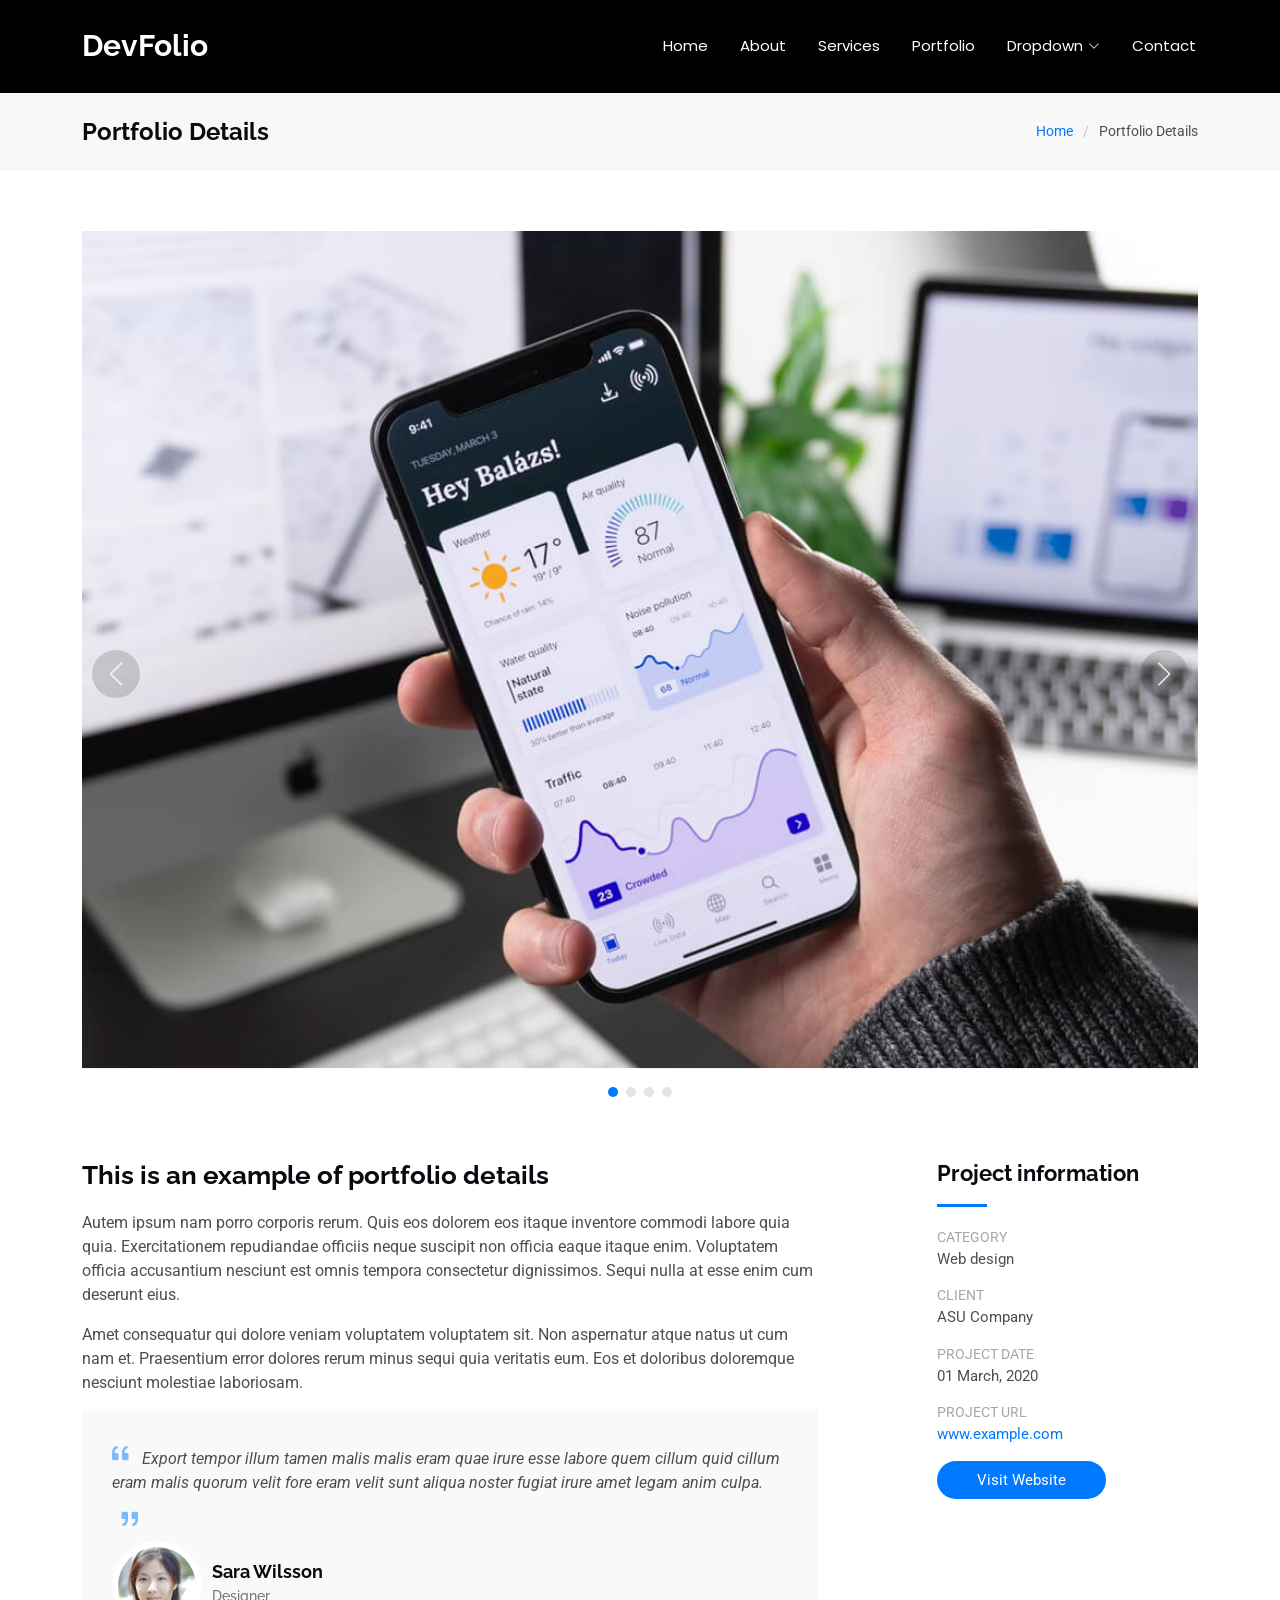
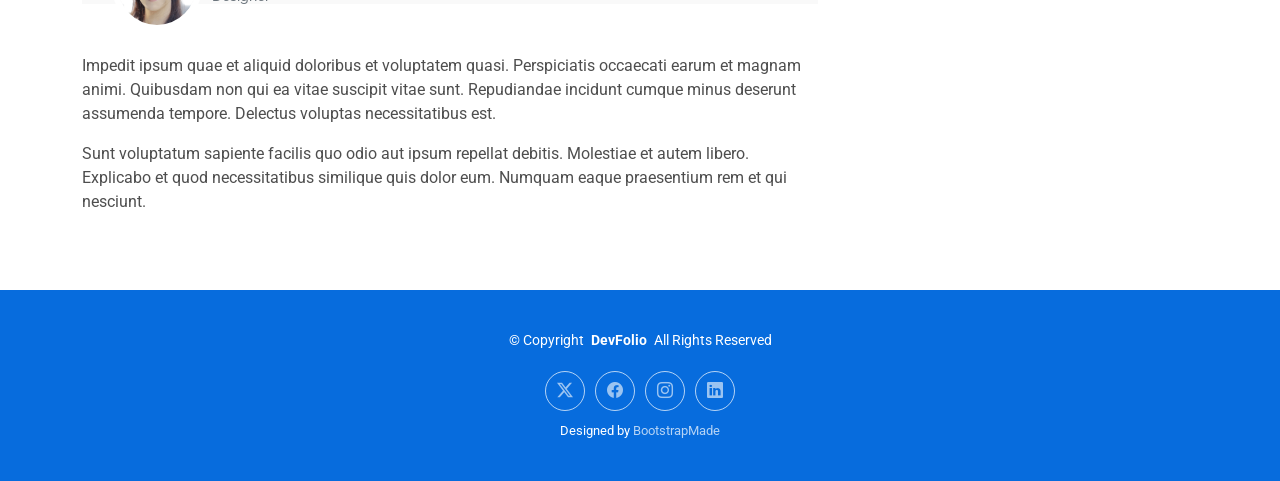
==== portfolio-details.html @ 2e37b738 "second commit" ====
<!DOCTYPE html>
<html lang="en">

<head>
  <meta charset="utf-8">
  <meta content="width=device-width, initial-scale=1.0" name="viewport">
  <title>Portfolio Details - DevFolio Bootstrap Template</title>
  <meta content="" name="description">
  <meta content="" name="keywords">

  <!-- Favicons -->
  <link href="assets/img/favicon.png" rel="icon">
  <link href="assets/img/apple-touch-icon.png" rel="apple-touch-icon">

  <!-- Fonts -->
  <link href="https://fonts.googleapis.com" rel="preconnect">
  <link href="https://fonts.gstatic.com" rel="preconnect" crossorigin>
  <link href="https://fonts.googleapis.com/css2?family=Roboto:ital,wght@0,100;0,300;0,400;0,500;0,700;0,900;1,100;1,300;1,400;1,500;1,700;1,900&family=Poppins:ital,wght@0,100;0,200;0,300;0,400;0,500;0,600;0,700;0,800;0,900;1,100;1,200;1,300;1,400;1,500;1,600;1,700;1,800;1,900&family=Raleway:ital,wght@0,100;0,200;0,300;0,400;0,500;0,600;0,700;0,800;0,900;1,100;1,200;1,300;1,400;1,500;1,600;1,700;1,800;1,900&display=swap" rel="stylesheet">

  <!-- Vendor CSS Files -->
  <link href="assets/vendor/bootstrap/css/bootstrap.min.css" rel="stylesheet">
  <link href="assets/vendor/bootstrap-icons/bootstrap-icons.css" rel="stylesheet">
  <link href="assets/vendor/aos/aos.css" rel="stylesheet">
  <link href="assets/vendor/glightbox/css/glightbox.min.css" rel="stylesheet">
  <link href="assets/vendor/swiper/swiper-bundle.min.css" rel="stylesheet">

  <!-- Main CSS File -->
  <link href="assets/css/main.css" rel="stylesheet">

  <!-- =======================================================
  * Template Name: DevFolio
  * Template URL: https://bootstrapmade.com/devfolio-bootstrap-portfolio-html-template/
  * Updated: Jun 06 2024 with Bootstrap v5.3.3
  * Author: BootstrapMade.com
  * License: https://bootstrapmade.com/license/
  ======================================================== -->
</head>

<body class="portfolio-details-page">

  <header id="header" class="header d-flex align-items-center sticky-top">
    <div class="container-fluid container-xl position-relative d-flex align-items-center justify-content-between">

      <a href="index.html" class="logo d-flex align-items-center">
        <!-- Uncomment the line below if you also wish to use an image logo -->
        <!-- <img src="assets/img/logo.png" alt=""> -->
        <h1 class="sitename">DevFolio</h1>
      </a>

      <nav id="navmenu" class="navmenu">
        <ul>
          <li><a href="#hero">Home<br></a></li>
          <li><a href="#about">About</a></li>
          <li><a href="#services">Services</a></li>
          <li><a href="#portfolio">Portfolio</a></li>
          <li class="dropdown"><a href="#"><span>Dropdown</span> <i class="bi bi-chevron-down toggle-dropdown"></i></a>
            <ul>
              <li><a href="#">Dropdown 1</a></li>
              <li class="dropdown"><a href="#"><span>Deep Dropdown</span> <i class="bi bi-chevron-down toggle-dropdown"></i></a>
                <ul>
                  <li><a href="#">Deep Dropdown 1</a></li>
                  <li><a href="#">Deep Dropdown 2</a></li>
                  <li><a href="#">Deep Dropdown 3</a></li>
                  <li><a href="#">Deep Dropdown 4</a></li>
                  <li><a href="#">Deep Dropdown 5</a></li>
                </ul>
              </li>
              <li><a href="#">Dropdown 2</a></li>
              <li><a href="#">Dropdown 3</a></li>
              <li><a href="#">Dropdown 4</a></li>
            </ul>
          </li>
          <li><a href="#contact">Contact</a></li>
        </ul>
        <i class="mobile-nav-toggle d-xl-none bi bi-list"></i>
      </nav>

    </div>
  </header>

  <main class="main">

    <!-- Page Title -->
    <div class="page-title" data-aos="fade">
      <div class="container d-lg-flex justify-content-between align-items-center">
        <h1 class="mb-2 mb-lg-0">Portfolio Details</h1>
        <nav class="breadcrumbs">
          <ol>
            <li><a href="index.html">Home</a></li>
            <li class="current">Portfolio Details</li>
          </ol>
        </nav>
      </div>
    </div><!-- End Page Title -->

    <!-- Portfolio Details Section -->
    <section id="portfolio-details" class="portfolio-details section">

      <div class="container" data-aos="fade-up">

        <div class="portfolio-details-slider swiper">
          <script type="application/json" class="swiper-config">
            {
              "loop": true,
              "speed": 600,
              "autoplay": {
                "delay": 5000
              },
              "slidesPerView": "auto",
              "navigation": {
                "nextEl": ".swiper-button-next",
                "prevEl": ".swiper-button-prev"
              },
              "pagination": {
                "el": ".swiper-pagination",
                "type": "bullets",
                "clickable": true
              }
            }
          </script>
          <div class="swiper-wrapper align-items-center">

            <div class="swiper-slide">
              <img src="assets/img/portfolio/app-1.jpg" alt="">
            </div>

            <div class="swiper-slide">
              <img src="assets/img/portfolio/product-1.jpg" alt="">
            </div>

            <div class="swiper-slide">
              <img src="assets/img/portfolio/branding-1.jpg" alt="">
            </div>

            <div class="swiper-slide">
              <img src="assets/img/portfolio/books-1.jpg" alt="">
            </div>

          </div>
          <div class="swiper-button-prev"></div>
          <div class="swiper-button-next"></div>
          <div class="swiper-pagination"></div>
        </div>

        <div class="row justify-content-between gy-4 mt-4">

          <div class="col-lg-8" data-aos="fade-up">
            <div class="portfolio-description">
              <h2>This is an example of portfolio details</h2>
              <p>
                Autem ipsum nam porro corporis rerum. Quis eos dolorem eos itaque inventore commodi labore quia quia. Exercitationem repudiandae officiis neque suscipit non officia eaque itaque enim. Voluptatem officia accusantium nesciunt est omnis tempora consectetur dignissimos. Sequi nulla at esse enim cum deserunt eius.
              </p>
              <p>
                Amet consequatur qui dolore veniam voluptatem voluptatem sit. Non aspernatur atque natus ut cum nam et. Praesentium error dolores rerum minus sequi quia veritatis eum. Eos et doloribus doloremque nesciunt molestiae laboriosam.
              </p>

              <div class="testimonial-item">
                <p>
                  <i class="bi bi-quote quote-icon-left"></i>
                  <span>Export tempor illum tamen malis malis eram quae irure esse labore quem cillum quid cillum eram malis quorum velit fore eram velit sunt aliqua noster fugiat irure amet legam anim culpa.</span>
                  <i class="bi bi-quote quote-icon-right"></i>
                </p>
                <div>
                  <img src="assets/img/testimonials/testimonials-2.jpg" class="testimonial-img" alt="">
                  <h3>Sara Wilsson</h3>
                  <h4>Designer</h4>
                </div>
              </div>

              <p>
                Impedit ipsum quae et aliquid doloribus et voluptatem quasi. Perspiciatis occaecati earum et magnam animi. Quibusdam non qui ea vitae suscipit vitae sunt. Repudiandae incidunt cumque minus deserunt assumenda tempore. Delectus voluptas necessitatibus est.
              </p>

              <p>
                Sunt voluptatum sapiente facilis quo odio aut ipsum repellat debitis. Molestiae et autem libero. Explicabo et quod necessitatibus similique quis dolor eum. Numquam eaque praesentium rem et qui nesciunt.
              </p>

            </div>
          </div>

          <div class="col-lg-3" data-aos="fade-up" data-aos-delay="100">
            <div class="portfolio-info">
              <h3>Project information</h3>
              <ul>
                <li><strong>Category</strong> Web design</li>
                <li><strong>Client</strong> ASU Company</li>
                <li><strong>Project date</strong> 01 March, 2020</li>
                <li><strong>Project URL</strong> <a href="#">www.example.com</a></li>
                <li><a href="#" class="btn-visit align-self-start">Visit Website</a></li>
              </ul>
            </div>
          </div>

        </div>

      </div>

    </section><!-- /Portfolio Details Section -->

  </main>

  <footer id="footer" class="footer">

    <div class="container">
      <div class="copyright text-center ">
        <p>© <span>Copyright</span> <strong class="px-1 sitename">DevFolio</strong> <span>All Rights Reserved</span></p>
      </div>
      <div class="social-links d-flex justify-content-center">
        <a href=""><i class="bi bi-twitter-x"></i></a>
        <a href=""><i class="bi bi-facebook"></i></a>
        <a href=""><i class="bi bi-instagram"></i></a>
        <a href=""><i class="bi bi-linkedin"></i></a>
      </div>
      <div class="credits">
        <!-- All the links in the footer should remain intact. -->
        <!-- You can delete the links only if you've purchased the pro version. -->
        <!-- Licensing information: https://bootstrapmade.com/license/ -->
        <!-- Purchase the pro version with working PHP/AJAX contact form: [buy-url] -->
        Designed by <a href="https://bootstrapmade.com/">BootstrapMade</a>
      </div>
    </div>

  </footer>

  <!-- Scroll Top -->
  <a href="#" id="scroll-top" class="scroll-top d-flex align-items-center justify-content-center"><i class="bi bi-arrow-up-short"></i></a>

  <!-- Preloader -->
  <div id="preloader"></div>

  <!-- Vendor JS Files -->
  <script src="assets/vendor/bootstrap/js/bootstrap.bundle.min.js"></script>
  <script src="assets/vendor/php-email-form/validate.js"></script>
  <script src="assets/vendor/aos/aos.js"></script>
  <script src="assets/vendor/typed.js/typed.umd.js"></script>
  <script src="assets/vendor/waypoints/noframework.waypoints.js"></script>
  <script src="assets/vendor/purecounter/purecounter_vanilla.js"></script>
  <script src="assets/vendor/glightbox/js/glightbox.min.js"></script>
  <script src="assets/vendor/imagesloaded/imagesloaded.pkgd.min.js"></script>
  <script src="assets/vendor/isotope-layout/isotope.pkgd.min.js"></script>
  <script src="assets/vendor/swiper/swiper-bundle.min.js"></script>

  <!-- Main JS File -->
  <script src="assets/js/main.js"></script>

</body>

</html>
---- assets/css/main.css ----
/**
* Template Name: DevFolio
* Template URL: https://bootstrapmade.com/devfolio-bootstrap-portfolio-html-template/
* Updated: Jun 06 2024 with Bootstrap v5.3.3
* Author: BootstrapMade.com
* License: https://bootstrapmade.com/license/
*/

/*--------------------------------------------------------------
# Font & Color Variables
# Help: https://bootstrapmade.com/color-system/
--------------------------------------------------------------*/
/* Fonts */
:root {
  --default-font: "Roboto",  system-ui, -apple-system, "Segoe UI", Roboto, "Helvetica Neue", Arial, "Noto Sans", "Liberation Sans", sans-serif, "Apple Color Emoji", "Segoe UI Emoji", "Segoe UI Symbol", "Noto Color Emoji";
  --heading-font: "Raleway",  sans-serif;
  --nav-font: "Poppins",  sans-serif;
}

/* Global Colors - The following color variables are used throughout the website. Updating them here will change the color scheme of the entire website */
:root { 
  --background-color: #ffffff; /* Background color for the entire website, including individual sections */
  --default-color: #4e4e4e; /* Default color used for the majority of the text content across the entire website */
  --heading-color: #0a090f; /* Color for headings, subheadings and title throughout the website */
  --accent-color: #0078ff; /* Accent color that represents your brand on the website. It's used for buttons, links, and other elements that need to stand out */
  --contrast-color: #ffffff; /* The contrast color is used for elements when the background color is one of the heading, accent, or default colors. Its purpose is to ensure proper contrast and readability when placed over these more dominant colors */
}

/* Nav Menu Colors - The following color variables are used specifically for the navigation menu. They are separate from the global colors to allow for more customization options */
:root {
  --nav-color: #ffffff;  /* The default color of the main navmenu links */
  --nav-hover-color: #ffffff; /* Applied to main navmenu links when they are hovered over or active */
  --nav-dropdown-background-color: #ffffff; /* Used as the background color for dropdown items that appear when hovering over primary navigation items */
  --nav-dropdown-color: #212529; /* Used for navigation links of the dropdown items in the navigation menu. */
  --nav-dropdown-hover-color: #0078ff; /* Similar to --nav-hover-color, this color is applied to dropdown navigation links when they are hovered over. */
}

/* Template Custom Colors */
:root {
  --alt-background-color: #076cdd;
}

/* Smooth scroll */
:root {
  scroll-behavior: smooth;
}

/*--------------------------------------------------------------
# General
--------------------------------------------------------------*/
body {
  color: var(--default-color);
  background-color: var(--background-color);
  font-family: var(--default-font);
}

a {
  color: var(--accent-color);
  text-decoration: none;
  transition: 0.3s;
}

a:hover {
  color: color-mix(in srgb, var(--accent-color), transparent 25%);
  text-decoration: none;
}

h1,
h2,
h3,
h4,
h5,
h6 {
  color: var(--heading-color);
  font-family: var(--heading-font);
}

/*--------------------------------------------------------------
# Global Header
--------------------------------------------------------------*/
.header {
  --background-color: #000000;
  --default-color: #ffffff;
  --heading-color: #ffffff;
  color: var(--default-color);
  background-color: var(--background-color);
  padding: 20px 0;
  transition: all 0.5s;
  z-index: 997;
}

.header .logo {
  line-height: 1;
}

.header .logo img {
  max-height: 32px;
  margin-right: 8px;
}

.header .logo h1 {
  font-size: 30px;
  margin: 0;
  font-weight: 700;
  color: var(--heading-color);
}

.scrolled .header {
  box-shadow: 0px 0 18px color-mix(in srgb, var(--default-color), transparent 85%);
}

/*--------------------------------------------------------------
# Navigation Menu
--------------------------------------------------------------*/
/* Desktop Navigation */
@media (min-width: 1200px) {
  .navmenu {
    padding: 0;
  }

  .navmenu ul {
    margin: 0;
    padding: 0;
    display: flex;
    list-style: none;
    align-items: center;
  }

  .navmenu li {
    position: relative;
  }

  .navmenu>ul>li {
    white-space: nowrap;
    padding: 15px 14px;
  }

  .navmenu>ul>li:last-child {
    padding-right: 0;
  }

  .navmenu a,
  .navmenu a:focus {
    color: var(--nav-color);
    font-size: 15px;
    padding: 0 2px;
    font-family: var(--nav-font);
    font-weight: 400;
    display: flex;
    align-items: center;
    justify-content: space-between;
    white-space: nowrap;
    transition: 0.3s;
    position: relative;
  }

  .navmenu a i,
  .navmenu a:focus i {
    font-size: 12px;
    line-height: 0;
    margin-left: 5px;
    transition: 0.3s;
  }

  .navmenu>ul>li>a:before {
    content: "";
    position: absolute;
    width: 100%;
    height: 2px;
    bottom: -6px;
    left: 0;
    background-color: var(--nav-hover-color);
    visibility: hidden;
    width: 0px;
    transition: all 0.3s ease-in-out 0s;
  }

  .navmenu a:hover:before,
  .navmenu li:hover>a:before,
  .navmenu .active:before {
    visibility: visible;
    width: 100%;
  }

  .navmenu li:hover>a,
  .navmenu .active,
  .navmenu .active:focus {
    color: var(--nav-hover-color);
  }

  .navmenu .dropdown ul {
    margin: 0;
    padding: 10px 0;
    background: var(--nav-dropdown-background-color);
    display: block;
    position: absolute;
    visibility: hidden;
    left: 14px;
    top: 130%;
    opacity: 0;
    transition: 0.3s;
    border-radius: 4px;
    z-index: 99;
    box-shadow: 0px 0px 30px color-mix(in srgb, var(--default-color), transparent 85%);
  }

  .navmenu .dropdown ul li {
    min-width: 200px;
  }

  .navmenu .dropdown ul a {
    padding: 10px 20px;
    font-size: 15px;
    text-transform: none;
    color: var(--nav-dropdown-color);
  }

  .navmenu .dropdown ul a i {
    font-size: 12px;
  }

  .navmenu .dropdown ul a:hover,
  .navmenu .dropdown ul .active:hover,
  .navmenu .dropdown ul li:hover>a {
    color: var(--nav-dropdown-hover-color);
  }

  .navmenu .dropdown:hover>ul {
    opacity: 1;
    top: 100%;
    visibility: visible;
  }

  .navmenu .dropdown .dropdown ul {
    top: 0;
    left: -90%;
    visibility: hidden;
  }

  .navmenu .dropdown .dropdown:hover>ul {
    opacity: 1;
    top: 0;
    left: -100%;
    visibility: visible;
  }
}

/* Mobile Navigation */
@media (max-width: 1199px) {
  .mobile-nav-toggle {
    color: var(--nav-color);
    font-size: 28px;
    line-height: 0;
    margin-right: 10px;
    cursor: pointer;
    transition: color 0.3s;
  }

  .navmenu {
    padding: 0;
    z-index: 9997;
  }

  .navmenu ul {
    display: none;
    position: absolute;
    inset: 60px 20px 20px 20px;
    padding: 10px 0;
    margin: 0;
    border-radius: 6px;
    background-color: var(--nav-dropdown-background-color);
    border: 1px solid color-mix(in srgb, var(--default-color), transparent 90%);
    box-shadow: none;
    overflow-y: auto;
    transition: 0.3s;
    z-index: 9998;
  }

  .navmenu a,
  .navmenu a:focus {
    color: var(--nav-dropdown-color);
    padding: 10px 20px;
    font-family: var(--nav-font);
    font-size: 17px;
    font-weight: 500;
    display: flex;
    align-items: center;
    justify-content: space-between;
    white-space: nowrap;
    transition: 0.3s;
  }

  .navmenu a i,
  .navmenu a:focus i {
    font-size: 12px;
    line-height: 0;
    margin-left: 5px;
    width: 30px;
    height: 30px;
    display: flex;
    align-items: center;
    justify-content: center;
    border-radius: 50%;
    transition: 0.3s;
    background-color: color-mix(in srgb, var(--accent-color), transparent 90%);
  }

  .navmenu a i:hover,
  .navmenu a:focus i:hover {
    background-color: var(--accent-color);
    color: var(--contrast-color);
  }

  .navmenu a:hover,
  .navmenu .active,
  .navmenu .active:focus {
    color: var(--nav-dropdown-hover-color);
  }

  .navmenu .active i,
  .navmenu .active:focus i {
    background-color: var(--accent-color);
    color: var(--contrast-color);
    transform: rotate(180deg);
  }

  .navmenu .dropdown ul {
    position: static;
    display: none;
    z-index: 99;
    padding: 10px 0;
    margin: 10px 20px;
    background-color: var(--nav-dropdown-background-color);
    transition: all 0.5s ease-in-out;
  }

  .navmenu .dropdown ul ul {
    background-color: rgba(33, 37, 41, 0.1);
  }

  .navmenu .dropdown>.dropdown-active {
    display: block;
    background-color: rgba(33, 37, 41, 0.03);
  }

  .mobile-nav-active {
    overflow: hidden;
  }

  .mobile-nav-active .mobile-nav-toggle {
    color: #fff;
    position: absolute;
    font-size: 32px;
    top: 15px;
    right: 15px;
    margin-right: 0;
    z-index: 9999;
  }

  .mobile-nav-active .navmenu {
    position: fixed;
    overflow: hidden;
    inset: 0;
    background: rgba(33, 37, 41, 0.8);
    transition: 0.3s;
  }

  .mobile-nav-active .navmenu>ul {
    display: block;
  }
}

/*--------------------------------------------------------------
# Global Footer
--------------------------------------------------------------*/
.footer {
  --background-color: var(--alt-background-color);
  --default-color: #fff;
  color: var(--default-color);
  background-color: var(--background-color);
  font-size: 14px;
  padding: 40px 0;
  position: relative;
}

.footer .copyright p {
  margin-bottom: 0;
}

.footer .social-links {
  margin-top: 20px;
}

.footer .social-links a {
  display: flex;
  align-items: center;
  justify-content: center;
  width: 40px;
  height: 40px;
  border-radius: 50%;
  border: 1px solid color-mix(in srgb, var(--default-color), transparent 30%);
  font-size: 16px;
  color: color-mix(in srgb, var(--default-color), transparent 40%);
  margin: 0 5px;
  transition: 0.3s;
}

.footer .social-links a:hover {
  color: var(--default-color);
  border-color: var(--default-color);
}

.footer .credits {
  margin-top: 10px;
  font-size: 13px;
  text-align: center;
}

.footer .credits a {
  color: color-mix(in srgb, var(--default-color), transparent 30%);
}

/*--------------------------------------------------------------
# Preloader
--------------------------------------------------------------*/
#preloader {
  position: fixed;
  inset: 0;
  z-index: 999999;
  overflow: hidden;
  background: var(--background-color);
  transition: all 0.6s ease-out;
}

#preloader:before {
  content: "";
  position: fixed;
  top: calc(50% - 30px);
  left: calc(50% - 30px);
  border: 6px solid #ffffff;
  border-color: var(--accent-color) transparent var(--accent-color) transparent;
  border-radius: 50%;
  width: 60px;
  height: 60px;
  animation: animate-preloader 1.5s linear infinite;
}

@keyframes animate-preloader {
  0% {
    transform: rotate(0deg);
  }

  100% {
    transform: rotate(360deg);
  }
}

/*--------------------------------------------------------------
# Scroll Top Button
--------------------------------------------------------------*/
.scroll-top {
  position: fixed;
  visibility: hidden;
  opacity: 0;
  right: 15px;
  bottom: -15px;
  z-index: 99999;
  background-color: var(--accent-color);
  width: 44px;
  height: 44px;
  border-radius: 50px;
  transition: all 0.4s;
}

.scroll-top i {
  font-size: 24px;
  color: var(--contrast-color);
  line-height: 0;
}

.scroll-top:hover {
  background-color: color-mix(in srgb, var(--accent-color), transparent 20%);
  color: var(--contrast-color);
}

.scroll-top.active {
  visibility: visible;
  opacity: 1;
  bottom: 15px;
}

/*--------------------------------------------------------------
# Disable aos animation delay on mobile devices
--------------------------------------------------------------*/
@media screen and (max-width: 768px) {
  [data-aos-delay] {
    transition-delay: 0 !important;
  }
}

/*--------------------------------------------------------------
# Global Page Titles & Breadcrumbs
--------------------------------------------------------------*/
.page-title {
  --background-color: color-mix(in srgb, var(--default-color), transparent 96%);
  color: var(--default-color);
  background-color: var(--background-color);
  padding: 25px 0;
  position: relative;
}

.page-title h1 {
  font-size: 24px;
  font-weight: 700;
}

.page-title .breadcrumbs ol {
  display: flex;
  flex-wrap: wrap;
  list-style: none;
  padding: 0;
  margin: 0;
  font-size: 14px;
  font-weight: 400;
}

.page-title .breadcrumbs ol li+li {
  padding-left: 10px;
}

.page-title .breadcrumbs ol li+li::before {
  content: "/";
  display: inline-block;
  padding-right: 10px;
  color: color-mix(in srgb, var(--default-color), transparent 70%);
}

/*--------------------------------------------------------------
# Global Sections
--------------------------------------------------------------*/
section,
.section {
  color: var(--default-color);
  background-color: var(--background-color);
  padding: 60px 0;
  scroll-margin-top: 92px;
  overflow: clip;
}

@media (max-width: 1199px) {

  section,
  .section {
    scroll-margin-top: 76px;
  }
}

/*--------------------------------------------------------------
# Global Section Titles
--------------------------------------------------------------*/
.section-title {
  text-align: center;
  padding-bottom: 60px;
  position: relative;
}

.section-title h2 {
  font-size: 32px;
  font-weight: 700;
  margin-bottom: 20px;
  padding-bottom: 20px;
  position: relative;
}

.section-title h2:after {
  content: "";
  position: absolute;
  display: block;
  width: 50px;
  height: 3px;
  background: var(--accent-color);
  left: 0;
  right: 0;
  bottom: 0;
  margin: auto;
}

.section-title p {
  margin-bottom: 0;
}

/*--------------------------------------------------------------
# Hero Section
--------------------------------------------------------------*/
.hero {
  --background-color: #000000;
  --default-color: #ffffff;
  --heading-color: #ffffff;
  width: 100%;
  min-height: calc(100vh - 92px);
  position: relative;
  padding: 60px 0;
  display: flex;
  align-items: center;
  justify-content: center;
}

.hero img {
  position: absolute;
  inset: 0;
  display: block;
  width: 100%;
  height: 100%;
  object-fit: cover;
  z-index: 1;
}

.hero:before {
  content: "";
  background: color-mix(in srgb, var(--background-color), transparent 30%);
  position: absolute;
  inset: 0;
  z-index: 2;
}

.hero .container {
  position: relative;
  z-index: 3;
}

.hero h2 {
  margin: 0;
  font-size: 64px;
  font-weight: 700;
}

.hero p {
  margin: 5px 0 0 0;
  font-size: 36px;
  font-weight: 600;
}

.hero p span {
  letter-spacing: 1px;
}

@media (max-width: 768px) {
  .hero h2 {
    font-size: 32px;
  }

  .hero p {
    font-size: 20px;
  }
}

/*--------------------------------------------------------------
# About Section
--------------------------------------------------------------*/
.about .container {
  box-shadow: 0px 2px 15px rgba(0, 0, 0, 0.1);
  padding: 30px;
}

.about .skills-content h5 {
  font-size: 18px;
  font-weight: 700;
  margin: 30px 0 15px 0;
}

.about .progress {
  height: 36px;
  display: block;
  background: none;
  border-radius: 0;
  margin-top: 15px;
}

.about .progress .skill {
  color: var(--default-color);
  padding: 0;
  margin: 0 0 6px 0;
  text-transform: uppercase;
  display: block;
  font-weight: 600;
  font-family: var(--heading-font);
}

.about .progress .skill .val {
  float: right;
  font-style: normal;
}

.about .progress-bar-wrap {
  background: color-mix(in srgb, var(--default-color), transparent 90%);
  height: 10px;
}

.about .progress-bar {
  width: 1px;
  height: 10px;
  transition: 0.9s;
  background-color: var(--accent-color);
}

.about .about-me h4 {
  font-size: 28px;
  position: relative;
  padding-bottom: 10px;
  margin-bottom: 30px;
  font-weight: 700;
}

.about .about-me h4:after {
  content: "";
  position: absolute;
  display: block;
  width: 64px;
  height: 3px;
  background: var(--accent-color);
  left: 0;
  bottom: 0;
  margin: auto;
}

.about .about-me p {
  font-size: 18px;
}

/*--------------------------------------------------------------
# Resume Section
--------------------------------------------------------------*/
.resume .resume-title {
  color: var(--heading-color);
  font-size: 26px;
  font-weight: 700;
  margin-top: 20px;
  margin-bottom: 20px;
}

.resume .resume-item {
  padding: 0 0 20px 20px;
  margin-top: -2px;
  border-left: 2px solid var(--accent-color);
  position: relative;
}

.resume .resume-item h4 {
  line-height: 18px;
  font-size: 18px;
  font-weight: 600;
  text-transform: uppercase;
  color: color-mix(in srgb, var(--default-color), transparent 20%);
  margin-bottom: 10px;
}

.resume .resume-item h5 {
  font-size: 16px;
  padding: 5px 15px;
  display: inline-block;
  font-weight: 600;
  margin-bottom: 10px;
}

.resume .resume-item ul {
  padding-left: 20px;
}

.resume .resume-item ul li {
  padding-bottom: 10px;
}

.resume .resume-item:last-child {
  padding-bottom: 0;
}

.resume .resume-item::before {
  content: "";
  position: absolute;
  width: 16px;
  height: 16px;
  border-radius: 50px;
  left: -9px;
  top: 0;
  background: var(--background-color);
  border: 2px solid var(--accent-color);
}

/*--------------------------------------------------------------
# Services Section
--------------------------------------------------------------*/
.services .service-item {
  box-shadow: 0px 5px 90px 0px color-mix(in srgb, var(--default-color), transparent 90%);
  padding: 60px 30px;
  transition: all ease-in-out 0.3s;
  border-radius: 18px;
  border-bottom: 5px solid var(--background-color);
  height: 100%;
}

.services .service-item .icon {
  color: var(--contrast-color);
  background: var(--accent-color);
  margin: 0;
  width: 64px;
  height: 64px;
  border-radius: 50px;
  display: flex;
  align-items: center;
  justify-content: center;
  margin-bottom: 20px;
  font-size: 28px;
  transition: ease-in-out 0.3s;
}

.services .service-item h3 {
  font-weight: 700;
  margin: 10px 0 15px 0;
  font-size: 22px;
  transition: ease-in-out 0.3s;
}

.services .service-item p {
  line-height: 24px;
  font-size: 14px;
  margin-bottom: 0;
}

@media (min-width: 1365px) {
  .services .service-item:hover {
    transform: translateY(-10px);
    border-color: var(--accent-color);
  }

  .services .service-item:hover h3 {
    color: var(--accent-color);
  }
}

/*--------------------------------------------------------------
# Stats Section
--------------------------------------------------------------*/
.stats {
  --default-color: #ffffff;
  --background-color: var(--alt-background-color);
  position: relative;
  padding: 120px 0;
}

.stats img {
  position: absolute;
  inset: 0;
  display: block;
  width: 100%;
  height: 100%;
  object-fit: cover;
  z-index: 1;
}

.stats:before {
  content: "";
  background: color-mix(in srgb, var(--background-color), transparent 40%);
  position: absolute;
  inset: 0;
  z-index: 2;
}

.stats .container {
  position: relative;
  z-index: 3;
}

.stats .stats-item {
  padding: 30px;
  width: 100%;
}

.stats .stats-item span {
  font-size: 48px;
  display: block;
  color: var(--default-color);
  font-weight: 700;
}

.stats .stats-item p {
  padding: 0;
  margin: 0;
  font-family: var(--heading-font);
  font-size: 16px;
  font-weight: 700;
  color: color-mix(in srgb, var(--default-color), transparent 40%);
}

/*--------------------------------------------------------------
# Portfolio Section
--------------------------------------------------------------*/
.portfolio .portfolio-filters {
  padding: 0;
  margin: 0 auto 20px auto;
  list-style: none;
  text-align: center;
}

.portfolio .portfolio-filters li {
  cursor: pointer;
  display: inline-block;
  padding: 0;
  font-size: 16px;
  font-weight: 600;
  margin: 0 10px;
  line-height: 1;
  text-transform: uppercase;
  margin-bottom: 5px;
  transition: all 0.3s ease-in-out;
}

.portfolio .portfolio-filters li:hover,
.portfolio .portfolio-filters li.filter-active {
  color: var(--accent-color);
}

.portfolio .portfolio-filters li:first-child {
  margin-left: 0;
}

.portfolio .portfolio-filters li:last-child {
  margin-right: 0;
}

@media (max-width: 575px) {
  .portfolio .portfolio-filters li {
    font-size: 14px;
    margin: 0 5px;
  }
}

.portfolio .portfolio-item {
  position: relative;
}

.portfolio .portfolio-item .portfolio-info {
  opacity: 0;
  position: absolute;
  left: 30px;
  right: 30px;
  bottom: 0;
  z-index: 3;
  transition: all ease-in-out 0.3s;
  background: color-mix(in srgb, var(--background-color), transparent 10%);
  padding: 15px;
}

.portfolio .portfolio-item .portfolio-info h4 {
  font-size: 18px;
  font-weight: 600;
  padding-right: 50px;
}

.portfolio .portfolio-item .portfolio-info p {
  color: color-mix(in srgb, var(--default-color), transparent 30%);
  font-size: 14px;
  margin-bottom: 0;
  padding-right: 50px;
}

.portfolio .portfolio-item .portfolio-info .preview-link,
.portfolio .portfolio-item .portfolio-info .details-link {
  position: absolute;
  right: 50px;
  font-size: 24px;
  top: calc(50% - 14px);
  color: color-mix(in srgb, var(--default-color), transparent 30%);
  transition: 0.3s;
  line-height: 0;
}

.portfolio .portfolio-item .portfolio-info .preview-link:hover,
.portfolio .portfolio-item .portfolio-info .details-link:hover {
  color: var(--accent-color);
}

.portfolio .portfolio-item .portfolio-info .details-link {
  right: 14px;
  font-size: 28px;
}

.portfolio .portfolio-item:hover .portfolio-info {
  opacity: 1;
  bottom: 20px;
}

/*--------------------------------------------------------------
# Pricing Section
--------------------------------------------------------------*/
.pricing .pricing-item {
  border-bottom: 1px dashed color-mix(in srgb, var(--default-color), transparent 60%);
  width: 100%;
  height: 100%;
  padding: 0 0 15px 0;
}

.pricing .pricing-item h3 {
  margin: 0;
  font-size: 18px;
  font-weight: 500;
}

.pricing .pricing-item h4 {
  margin: 0;
  font-size: 16px;
}

/*--------------------------------------------------------------
# Faq Section
--------------------------------------------------------------*/
.faq .content h3 {
  font-weight: 400;
  font-size: 34px;
}

.faq .content p {
  font-size: 15px;
  color: color-mix(in srgb, var(--default-color), transparent 30%);
}

.faq .faq-container .faq-item {
  position: relative;
  padding: 20px;
  margin-bottom: 20px;
  box-shadow: 0px 5px 25px 0px color-mix(in srgb, var(--default-color), transparent 90%);
  overflow: hidden;
}

.faq .faq-container .faq-item:last-child {
  margin-bottom: 0;
}

.faq .faq-container .faq-item h3 {
  font-weight: 600;
  font-size: 18px;
  line-height: 24px;
  margin: 0 30px 0 0;
  transition: 0.3s;
  cursor: pointer;
  display: flex;
  align-items: flex-start;
}

.faq .faq-container .faq-item h3 .num {
  color: var(--accent-color);
  padding-right: 5px;
}

.faq .faq-container .faq-item h3:hover {
  color: var(--accent-color);
}

.faq .faq-container .faq-item .faq-content {
  display: grid;
  grid-template-rows: 0fr;
  transition: 0.3s ease-in-out;
  visibility: hidden;
  opacity: 0;
}

.faq .faq-container .faq-item .faq-content p {
  margin-bottom: 0;
  overflow: hidden;
}

.faq .faq-container .faq-item .faq-toggle {
  position: absolute;
  top: 20px;
  right: 20px;
  font-size: 16px;
  line-height: 0;
  transition: 0.3s;
  cursor: pointer;
}

.faq .faq-container .faq-item .faq-toggle:hover {
  color: var(--accent-color);
}

.faq .faq-container .faq-active h3 {
  color: var(--accent-color);
}

.faq .faq-container .faq-active .faq-content {
  grid-template-rows: 1fr;
  visibility: visible;
  opacity: 1;
  padding-top: 10px;
}

.faq .faq-container .faq-active .faq-toggle {
  transform: rotate(90deg);
  color: var(--accent-color);
}

/*--------------------------------------------------------------
# Testimonials Section
--------------------------------------------------------------*/
.testimonials {
  --default-color: #ffffff;
  --background-color: var(--alt-background-color);
  --heading-color: #ffffff;
  padding: 80px 0;
  position: relative;
}

.testimonials:before {
  content: "";
  background: color-mix(in srgb, var(--background-color), transparent 30%);
  position: absolute;
  inset: 0;
  z-index: 2;
}

.testimonials .testimonials-bg {
  position: absolute;
  inset: 0;
  display: block;
  width: 100%;
  height: 100%;
  object-fit: cover;
  z-index: 1;
}

.testimonials .container {
  position: relative;
  z-index: 3;
}

.testimonials .testimonials-carousel,
.testimonials .testimonials-slider {
  overflow: hidden;
}

.testimonials .testimonial-item {
  text-align: center;
}

.testimonials .testimonial-item .testimonial-img {
  width: 100px;
  border-radius: 50%;
  border: 6px solid color-mix(in srgb, var(--default-color), transparent 85%);
  margin: 0 auto;
}

.testimonials .testimonial-item h3 {
  font-size: 20px;
  font-weight: bold;
  margin: 10px 0 5px 0;
}

.testimonials .testimonial-item h4 {
  font-size: 14px;
  margin: 0 0 15px 0;
  color: color-mix(in srgb, var(--default-color), transparent 40%);
}

.testimonials .testimonial-item .stars {
  margin-bottom: 15px;
}

.testimonials .testimonial-item .stars i {
  color: #ffc107;
  margin: 0 1px;
}

.testimonials .testimonial-item .quote-icon-left,
.testimonials .testimonial-item .quote-icon-right {
  color: color-mix(in srgb, var(--default-color), transparent 40%);
  font-size: 26px;
  line-height: 0;
}

.testimonials .testimonial-item .quote-icon-left {
  display: inline-block;
  left: -5px;
  position: relative;
}

.testimonials .testimonial-item .quote-icon-right {
  display: inline-block;
  right: -5px;
  position: relative;
  top: 10px;
  transform: scale(-1, -1);
}

.testimonials .testimonial-item p {
  font-style: italic;
  margin: 0 auto 15px auto;
}

.testimonials .swiper-wrapper {
  height: auto;
}

.testimonials .swiper-pagination {
  margin-top: 20px;
  position: relative;
}

.testimonials .swiper-pagination .swiper-pagination-bullet {
  width: 12px;
  height: 12px;
  background-color: color-mix(in srgb, var(--default-color), transparent 50%);
  opacity: 0.5;
}

.testimonials .swiper-pagination .swiper-pagination-bullet-active {
  background-color: var(--default-color);
  opacity: 1;
}

@media (min-width: 992px) {
  .testimonials .testimonial-item p {
    width: 80%;
  }
}

/*--------------------------------------------------------------
# Contact Section
--------------------------------------------------------------*/
.contact .info-wrap {
  box-shadow: 0px 0px 20px color-mix(in srgb, var(--default-color), transparent 90%);
  padding: 30px;
  margin-bottom: 30px;
}

.contact .info-item i {
  font-size: 20px;
  color: var(--accent-color);
  width: 56px;
  height: 56px;
  display: flex;
  justify-content: center;
  align-items: center;
  transition: all 0.3s ease-in-out;
  border-radius: 50%;
  border: 1px solid color-mix(in srgb, var(--accent-color), transparent 40%);
  margin-right: 15px;
}

.contact .info-item h3 {
  font-size: 18px;
  font-weight: 700;
  margin: 0 0 2px 0;
}

.contact .info-item p {
  padding: 0;
  margin-bottom: 0;
  font-size: 14px;
}

.contact .info-item:hover i {
  background: var(--accent-color);
  color: var(--contrast-color);
}

.contact .php-email-form {
  box-shadow: 0px 0px 20px color-mix(in srgb, var(--default-color), transparent 90%);
  padding: 30px;
}

@media (max-width: 575px) {
  .contact .php-email-form {
    padding: 20px;
  }
}

.contact .php-email-form .error-message {
  display: none;
  background: #df1529;
  color: #ffffff;
  text-align: left;
  padding: 15px;
  margin-bottom: 24px;
  font-weight: 600;
}

.contact .php-email-form .sent-message {
  display: none;
  color: #ffffff;
  background: #059652;
  text-align: center;
  padding: 15px;
  margin-bottom: 24px;
  font-weight: 600;
}

.contact .php-email-form .loading {
  display: none;
  background: var(--background-color);
  text-align: center;
  padding: 15px;
  margin-bottom: 24px;
}

.contact .php-email-form .loading:before {
  content: "";
  display: inline-block;
  border-radius: 50%;
  width: 24px;
  height: 24px;
  margin: 0 10px -6px 0;
  border: 3px solid var(--accent-color);
  border-top-color: var(--background-color);
  animation: animate-loading 1s linear infinite;
}

.contact .php-email-form input[type=text],
.contact .php-email-form input[type=email],
.contact .php-email-form textarea {
  font-size: 14px;
  padding: 10px 15px;
  box-shadow: none;
  border-radius: 0;
  color: var(--default-color);
  background-color: color-mix(in srgb, var(--background-color), transparent 50%);
  border-color: color-mix(in srgb, var(--default-color), transparent 80%);
}

.contact .php-email-form input[type=text]:focus,
.contact .php-email-form input[type=email]:focus,
.contact .php-email-form textarea:focus {
  border-color: var(--accent-color);
}

.contact .php-email-form input[type=text]::placeholder,
.contact .php-email-form input[type=email]::placeholder,
.contact .php-email-form textarea::placeholder {
  color: color-mix(in srgb, var(--default-color), transparent 70%);
}

.contact .php-email-form button[type=submit] {
  color: var(--contrast-color);
  background: var(--accent-color);
  border: 0;
  padding: 10px 30px;
  transition: 0.4s;
  border-radius: 50px;
}

.contact .php-email-form button[type=submit]:hover {
  background: color-mix(in srgb, var(--accent-color), transparent 20%);
}

@keyframes animate-loading {
  0% {
    transform: rotate(0deg);
  }

  100% {
    transform: rotate(360deg);
  }
}

/*--------------------------------------------------------------
# Portfolio Details Section
--------------------------------------------------------------*/
.portfolio-details .portfolio-details-slider img {
  width: 100%;
}

.portfolio-details .swiper-wrapper {
  height: auto;
}

.portfolio-details .swiper-button-prev,
.portfolio-details .swiper-button-next {
  width: 48px;
  height: 48px;
}

.portfolio-details .swiper-button-prev:after,
.portfolio-details .swiper-button-next:after {
  color: rgba(255, 255, 255, 0.8);
  background-color: rgba(0, 0, 0, 0.15);
  font-size: 24px;
  border-radius: 50%;
  width: 48px;
  height: 48px;
  display: flex;
  align-items: center;
  justify-content: center;
  transition: 0.3s;
}

.portfolio-details .swiper-button-prev:hover:after,
.portfolio-details .swiper-button-next:hover:after {
  background-color: rgba(0, 0, 0, 0.3);
}

@media (max-width: 575px) {

  .portfolio-details .swiper-button-prev,
  .portfolio-details .swiper-button-next {
    display: none;
  }
}

.portfolio-details .swiper-pagination {
  margin-top: 20px;
  position: relative;
}

.portfolio-details .swiper-pagination .swiper-pagination-bullet {
  width: 10px;
  height: 10px;
  background-color: color-mix(in srgb, var(--default-color), transparent 85%);
  opacity: 1;
}

.portfolio-details .swiper-pagination .swiper-pagination-bullet-active {
  background-color: var(--accent-color);
}

.portfolio-details .portfolio-info h3 {
  font-size: 22px;
  font-weight: 700;
  margin-bottom: 20px;
  padding-bottom: 20px;
  position: relative;
}

.portfolio-details .portfolio-info h3:after {
  content: "";
  position: absolute;
  display: block;
  width: 50px;
  height: 3px;
  background: var(--accent-color);
  left: 0;
  bottom: 0;
}

.portfolio-details .portfolio-info ul {
  list-style: none;
  padding: 0;
  font-size: 15px;
}

.portfolio-details .portfolio-info ul li {
  display: flex;
  flex-direction: column;
  padding-bottom: 15px;
}

.portfolio-details .portfolio-info ul strong {
  text-transform: uppercase;
  font-weight: 400;
  color: color-mix(in srgb, var(--default-color), transparent 50%);
  font-size: 14px;
}

.portfolio-details .portfolio-info .btn-visit {
  padding: 8px 40px;
  background: var(--accent-color);
  color: var(--contrast-color);
  border-radius: 50px;
  transition: 0.3s;
}

.portfolio-details .portfolio-info .btn-visit:hover {
  background: color-mix(in srgb, var(--accent-color), transparent 20%);
}

.portfolio-details .portfolio-description h2 {
  font-size: 26px;
  font-weight: 700;
  margin-bottom: 20px;
}

.portfolio-details .portfolio-description p {
  padding: 0;
}

.portfolio-details .portfolio-description .testimonial-item {
  padding: 30px 30px 0 30px;
  position: relative;
  background: color-mix(in srgb, var(--default-color), transparent 97%);
  margin-bottom: 50px;
}

.portfolio-details .portfolio-description .testimonial-item .testimonial-img {
  width: 90px;
  border-radius: 50px;
  border: 6px solid var(--background-color);
  float: left;
  margin: 0 10px 0 0;
}

.portfolio-details .portfolio-description .testimonial-item h3 {
  font-size: 18px;
  font-weight: bold;
  margin: 15px 0 5px 0;
  padding-top: 20px;
}

.portfolio-details .portfolio-description .testimonial-item h4 {
  font-size: 14px;
  color: #6c757d;
  margin: 0;
}

.portfolio-details .portfolio-description .testimonial-item .quote-icon-left,
.portfolio-details .portfolio-description .testimonial-item .quote-icon-right {
  color: color-mix(in srgb, var(--accent-color), transparent 50%);
  font-size: 26px;
  line-height: 0;
}

.portfolio-details .portfolio-description .testimonial-item .quote-icon-left {
  display: inline-block;
  left: -5px;
  position: relative;
}

.portfolio-details .portfolio-description .testimonial-item .quote-icon-right {
  display: inline-block;
  right: -5px;
  position: relative;
  top: 10px;
  transform: scale(-1, -1);
}

.portfolio-details .portfolio-description .testimonial-item p {
  font-style: italic;
  margin: 0 0 15px 0 0 0;
  padding: 0;
}

/*--------------------------------------------------------------
# Service Details Section
--------------------------------------------------------------*/
.service-details .services-list {
  padding: 10px 30px;
  border: 1px solid color-mix(in srgb, var(--default-color), transparent 90%);
  margin-bottom: 20px;
}

.service-details .services-list a {
  display: block;
  line-height: 1;
  padding: 8px 0 8px 15px;
  border-left: 3px solid color-mix(in srgb, var(--default-color), transparent 70%);
  margin: 20px 0;
  color: color-mix(in srgb, var(--default-color), transparent 20%);
  transition: 0.3s;
}

.service-details .services-list a.active {
  color: var(--heading-color);
  font-weight: 700;
  border-color: var(--accent-color);
}

.service-details .services-list a:hover {
  border-color: var(--accent-color);
}

.service-details .services-img {
  margin-bottom: 20px;
}

.service-details h3 {
  font-size: 26px;
  font-weight: 700;
}

.service-details h4 {
  font-size: 20px;
  font-weight: 700;
}

.service-details p {
  font-size: 15px;
}

.service-details ul {
  list-style: none;
  padding: 0;
  font-size: 15px;
}

.service-details ul li {
  padding: 5px 0;
  display: flex;
  align-items: center;
}

.service-details ul i {
  font-size: 20px;
  margin-right: 8px;
  color: var(--accent-color);
}

/*--------------------------------------------------------------
# Starter Section Section
--------------------------------------------------------------*/
.starter-section {
  /* Add your styles here */
}
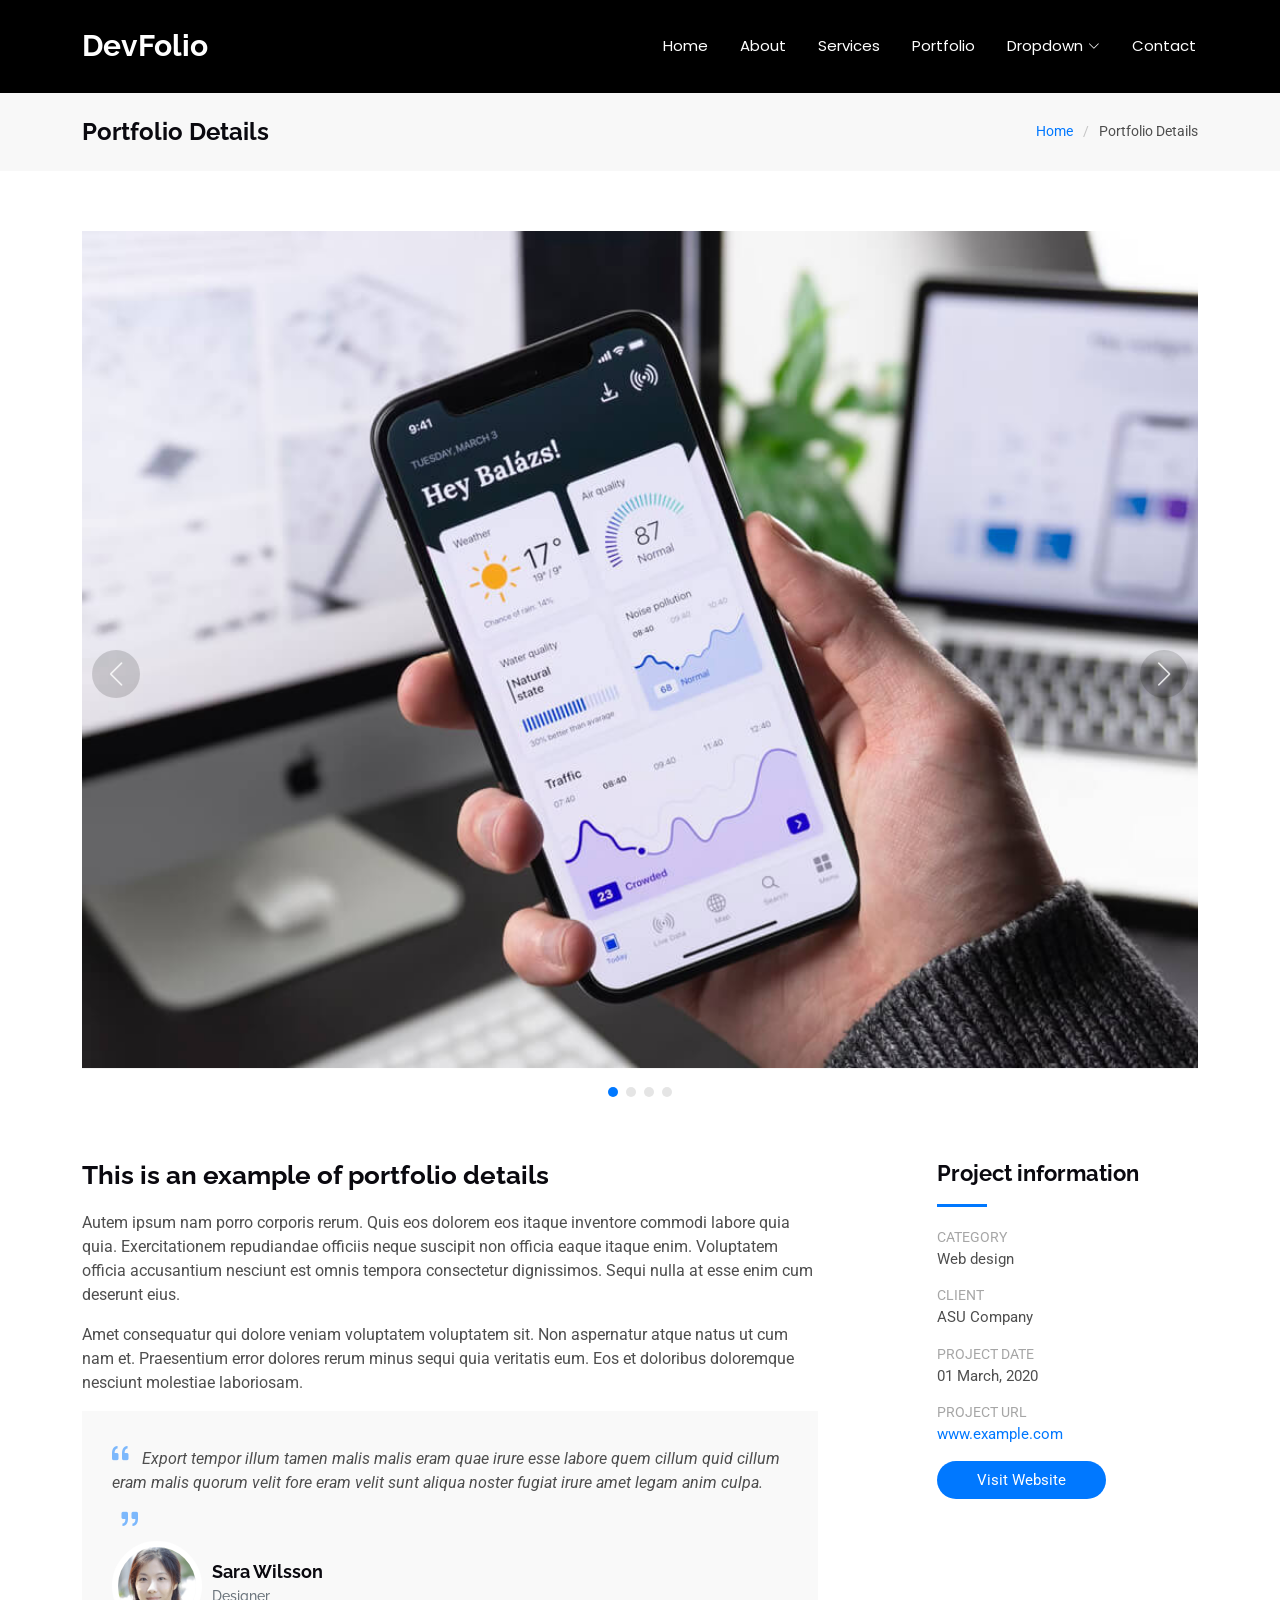
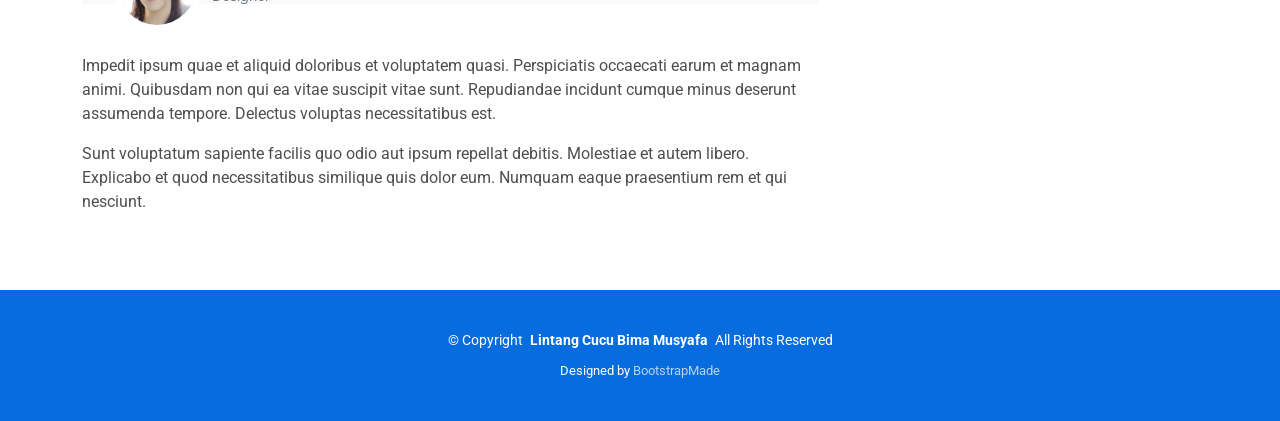
==== commit 220bdbd1: "Save uncommitted changes" ====
--- a/portfolio-details.html
+++ b/portfolio-details.html
@@ -203,13 +203,7 @@
 
     <div class="container">
       <div class="copyright text-center ">
-        <p>© <span>Copyright</span> <strong class="px-1 sitename">DevFolio</strong> <span>All Rights Reserved</span></p>
-      </div>
-      <div class="social-links d-flex justify-content-center">
-        <a href=""><i class="bi bi-twitter-x"></i></a>
-        <a href=""><i class="bi bi-facebook"></i></a>
-        <a href=""><i class="bi bi-instagram"></i></a>
-        <a href=""><i class="bi bi-linkedin"></i></a>
+        <p>© <span>Copyright</span> <strong class="px-1 sitename">Lintang Cucu Bima Musyafa</strong> <span>All Rights Reserved</span></p>
       </div>
       <div class="credits">
         <!-- All the links in the footer should remain intact. -->
@@ -230,7 +224,6 @@
 
   <!-- Vendor JS Files -->
   <script src="assets/vendor/bootstrap/js/bootstrap.bundle.min.js"></script>
-  <script src="assets/vendor/php-email-form/validate.js"></script>
   <script src="assets/vendor/aos/aos.js"></script>
   <script src="assets/vendor/typed.js/typed.umd.js"></script>
   <script src="assets/vendor/waypoints/noframework.waypoints.js"></script>
--- a/assets/css/main.css
+++ b/assets/css/main.css
@@ -387,29 +387,6 @@
   margin-bottom: 0;
 }
 
-.footer .social-links {
-  margin-top: 20px;
-}
-
-.footer .social-links a {
-  display: flex;
-  align-items: center;
-  justify-content: center;
-  width: 40px;
-  height: 40px;
-  border-radius: 50%;
-  border: 1px solid color-mix(in srgb, var(--default-color), transparent 30%);
-  font-size: 16px;
-  color: color-mix(in srgb, var(--default-color), transparent 40%);
-  margin: 0 5px;
-  transition: 0.3s;
-}
-
-.footer .social-links a:hover {
-  color: var(--default-color);
-  border-color: var(--default-color);
-}
-
 .footer .credits {
   margin-top: 10px;
   font-size: 13px;
@@ -725,6 +702,36 @@
 
 .about .about-me p {
   font-size: 18px;
+}
+
+/*--------------------------------------------------------------
+# Projects Section
+--------------------------------------------------------------*/
+.project-card {
+  height: 100%;
+  padding: 30px;
+  background-color: var(--background-color);
+  box-shadow: 0px 0px 20px color-mix(in srgb, var(--default-color), transparent 90%);
+}
+
+.project-card h3 {
+  font-size: 22px;
+  font-weight: 700;
+  margin-bottom: 12px;
+}
+
+.project-card p {
+  margin-bottom: 20px;
+}
+
+.project-card .project-links {
+  display: flex;
+  flex-wrap: wrap;
+  gap: 12px 24px;
+}
+
+.project-card a {
+  font-weight: 600;
 }
 
 /*--------------------------------------------------------------
@@ -1245,6 +1252,15 @@
   margin-right: 15px;
 }
 
+.contact .info-item {
+  color: var(--default-color);
+  text-decoration: none;
+}
+
+.contact .info-item:hover {
+  color: var(--accent-color);
+}
+
 .contact .info-item h3 {
   font-size: 18px;
   font-weight: 700;
@@ -1262,18 +1278,18 @@
   color: var(--contrast-color);
 }
 
-.contact .php-email-form {
+.contact .contact-form {
   box-shadow: 0px 0px 20px color-mix(in srgb, var(--default-color), transparent 90%);
   padding: 30px;
 }
 
 @media (max-width: 575px) {
-  .contact .php-email-form {
+  .contact .contact-form {
     padding: 20px;
   }
 }
 
-.contact .php-email-form .error-message {
+.contact .contact-form .error-message {
   display: none;
   background: #df1529;
   color: #ffffff;
@@ -1283,7 +1299,7 @@
   font-weight: 600;
 }
 
-.contact .php-email-form .sent-message {
+.contact .contact-form .sent-message {
   display: none;
   color: #ffffff;
   background: #059652;
@@ -1293,7 +1309,7 @@
   font-weight: 600;
 }
 
-.contact .php-email-form .loading {
+.contact .contact-form .loading {
   display: none;
   background: var(--background-color);
   text-align: center;
@@ -1301,7 +1317,7 @@
   margin-bottom: 24px;
 }
 
-.contact .php-email-form .loading:before {
+.contact .contact-form .loading:before {
   content: "";
   display: inline-block;
   border-radius: 50%;
@@ -1313,9 +1329,9 @@
   animation: animate-loading 1s linear infinite;
 }
 
-.contact .php-email-form input[type=text],
-.contact .php-email-form input[type=email],
-.contact .php-email-form textarea {
+.contact .contact-form input[type=text],
+.contact .contact-form input[type=email],
+.contact .contact-form textarea {
   font-size: 14px;
   padding: 10px 15px;
   box-shadow: none;
@@ -1325,19 +1341,19 @@
   border-color: color-mix(in srgb, var(--default-color), transparent 80%);
 }
 
-.contact .php-email-form input[type=text]:focus,
-.contact .php-email-form input[type=email]:focus,
-.contact .php-email-form textarea:focus {
+.contact .contact-form input[type=text]:focus,
+.contact .contact-form input[type=email]:focus,
+.contact .contact-form textarea:focus {
   border-color: var(--accent-color);
 }
 
-.contact .php-email-form input[type=text]::placeholder,
-.contact .php-email-form input[type=email]::placeholder,
-.contact .php-email-form textarea::placeholder {
+.contact .contact-form input[type=text]::placeholder,
+.contact .contact-form input[type=email]::placeholder,
+.contact .contact-form textarea::placeholder {
   color: color-mix(in srgb, var(--default-color), transparent 70%);
 }
 
-.contact .php-email-form button[type=submit] {
+.contact .contact-form button[type=submit] {
   color: var(--contrast-color);
   background: var(--accent-color);
   border: 0;
@@ -1346,7 +1362,7 @@
   border-radius: 50px;
 }
 
-.contact .php-email-form button[type=submit]:hover {
+.contact .contact-form button[type=submit]:hover {
   background: color-mix(in srgb, var(--accent-color), transparent 20%);
 }
 
